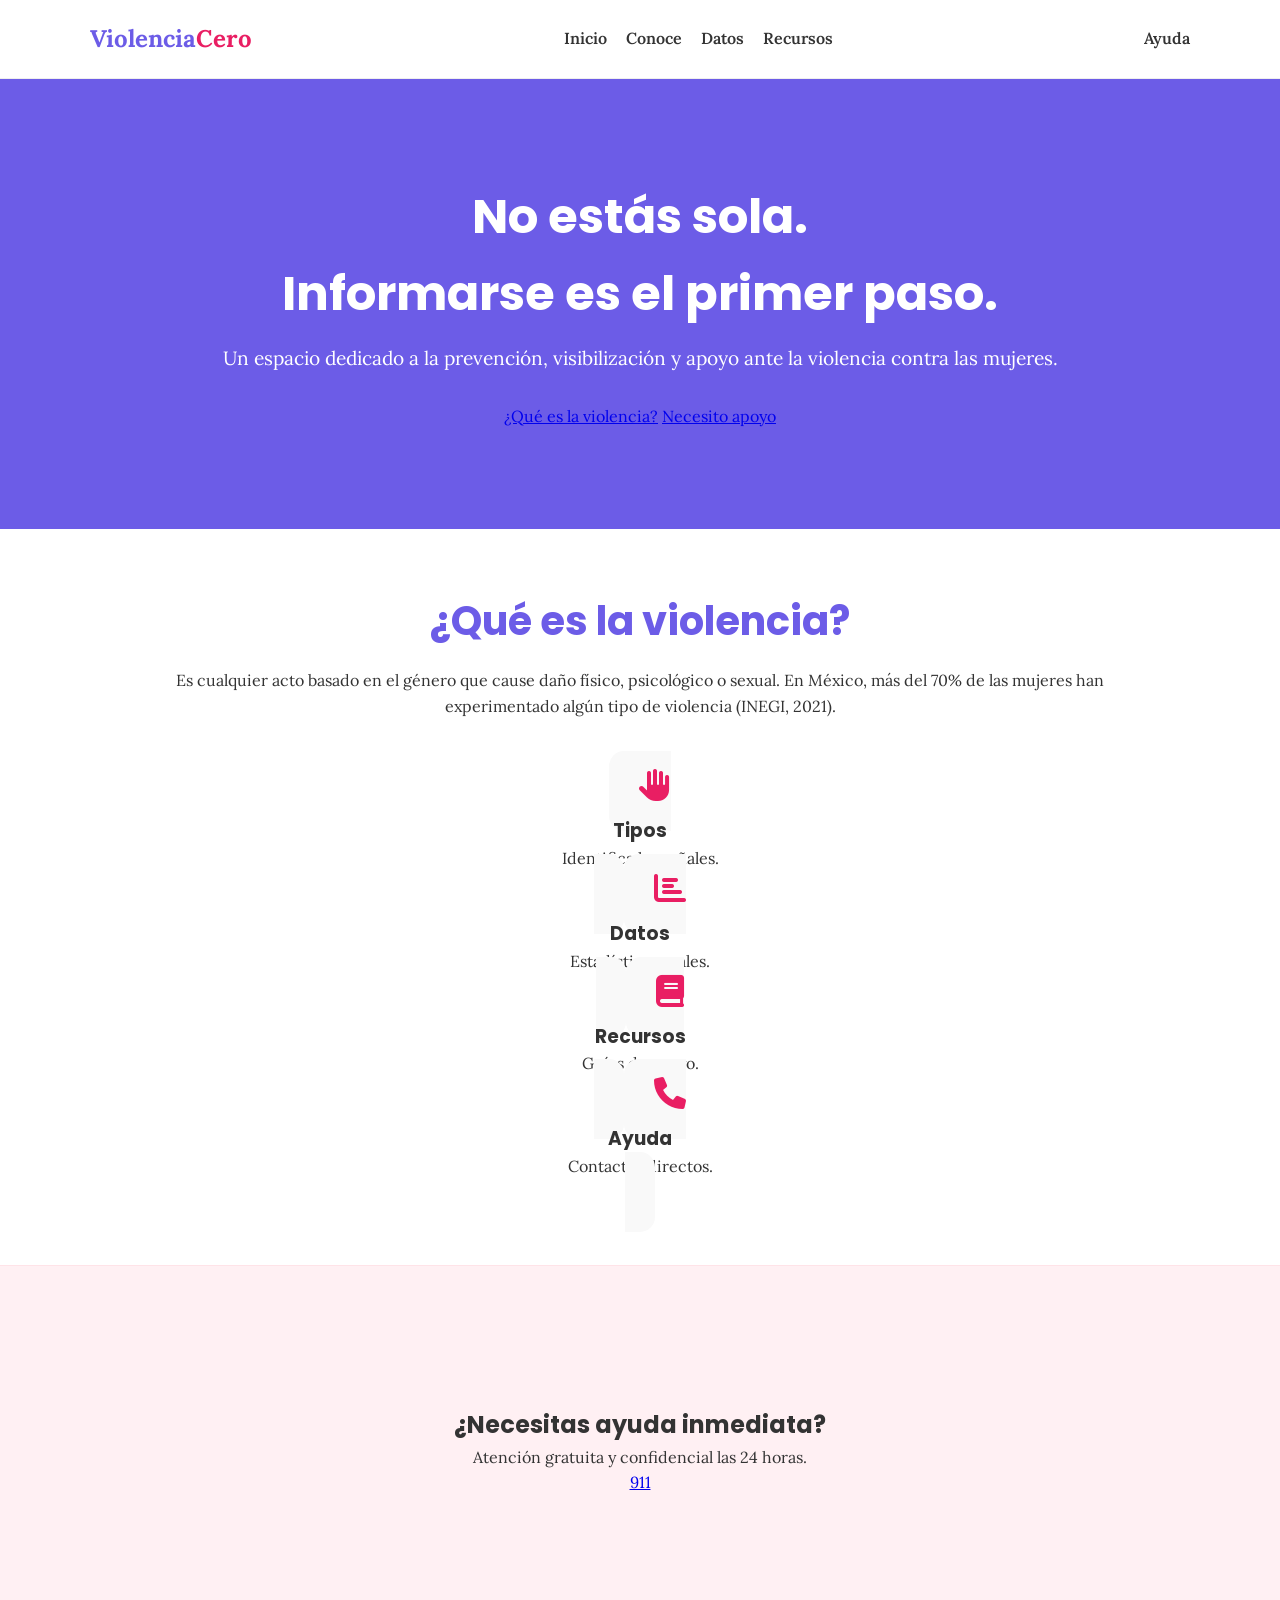
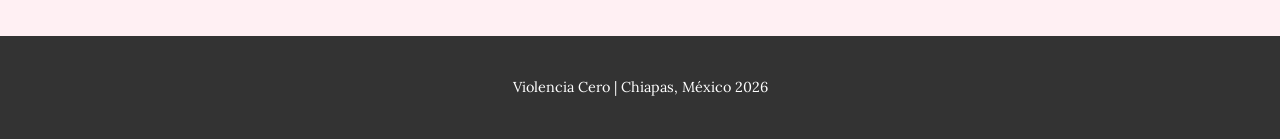
==== index.html @ 2129de8b "Update index.html" ====
<!DOCTYPE html>
<html lang="es">
<head>
    <meta charset="UTF-8">
    <meta name="viewport" content="width=device-width, initial-scale=1.0">
    <title>Violencia Cero | Inicio</title>
    <link href="https://fonts.googleapis.com/css2?family=Poppins:wght@600;700&family=Lora&display=swap" rel="stylesheet">
    <link rel="stylesheet" href="https://cdnjs.cloudflare.com/ajax/libs/font-awesome/6.0.0/css/all.min.css">
    <link rel="stylesheet" href="estilos.css">
</head>
<body>

<header>
    <nav class="nav-container">
        <div class="logo">Violencia<span>Cero</span></div>
        
        <div class="enlaces-centro">
            <a href="index.html">Inicio</a>
            <a href="paginas/tipos.html">Conoce</a>
            <a href="paginas/estadisticas.html">Datos</a>
            <a href="paginas/recursos.html">Recursos</a>
        </div>
        
        <div class="boton-derecha">
            <a href="paginas/ayuda.html" class="btn-nav-ayuda">Ayuda</a>
        </div>
    </nav>
</header>

<section class="hero">
    <div class="hero-content">
        <h1>No estás sola.<br>Informarse es el primer paso.</h1>
        <p>Un espacio dedicado a la prevención, visibilización y apoyo ante la violencia contra las mujeres.</p>
        <div class="hero-btns">
            <a href="#info" class="btn-rosa">¿Qué es la violencia?</a>
            <a href="paginas/ayuda.html" class="btn-blanco">Necesito apoyo</a>
        </div>
    </div>
</section>

<main id="info" class="contenedor-centrado">
    <div class="texto-bloque">
        <h2>¿Qué es la violencia?</h2>
        <p>Es cualquier acto basado en el género que cause daño físico, psicológico o sexual. En México, más del 70% de las mujeres han experimentado algún tipo de violencia (INEGI, 2021).</p>
    </div>

    <div class="cuadricula-opciones">
        <a href="paginas/tipos.html" class="caja">
            <i class="fas fa-hand-paper"></i>
            <h3>Tipos</h3>
            <p>Identifica las señales.</p>
        </a>
        <a href="paginas/estadisticas.html" class="caja">
            <i class="fas fa-chart-bar"></i>
            <h3>Datos</h3>
            <p>Estadísticas reales.</p>
        </a>
        <a href="paginas/recursos.html" class="caja">
            <i class="fas fa-book"></i>
            <h3>Recursos</h3>
            <p>Guías de apoyo.</p>
        </a>
        <a href="paginas/ayuda.html" class="caja">
            <i class="fas fa-phone"></i>
            <h3>Ayuda</h3>
            <p>Contactos directos.</p>
        </a>
    </div>
</main>

<section class="emergencia">
    <div class="contenedor-centrado">
        <h2>¿Necesitas ayuda inmediata?</h2>
        <p>Atención gratuita y confidencial las 24 horas.</p>
        <a href="tel:911" class="boton-911">911</a>
    </div>
</section>

<footer>
    <p>Violencia Cero | Chiapas, México 2026</p>
</footer>

</body>
</html>
---- estilos.css ----
/* RESET BASICO */
* { margin: 0; padding: 0; box-sizing: border-box; }

body {
    font-family: 'Lora', serif;
    color: #333;
    line-height: 1.6;
    background-color: #fff;
}

h1, h2, h3 { font-family: 'Poppins', sans-serif; }

/* NAVEGACION (No fija para que no tape nada) */
header {
    background: #fff;
    padding: 20px;
    border-bottom: 1px solid #eee;
}

.nav-container {
    max-width: 1100px;
    margin: 0 auto;
    display: flex;
    justify-content: space-between;
    align-items: center;
}

.logo { font-size: 1.5rem; font-weight: 700; color: #6c5ce7; }
.logo span { color: #e91e63; }

nav a {
    text-decoration: none;
    color: #333;
    margin-left: 15px;
    font-weight: 600;
}

.btn-nav {
    color: #e91e63;
    border: 2px solid #e91e63;
    padding: 5px 15px;
    border-radius: 20px;
}

/* HERO (El bloque de arriba) */
.hero {
    background: #6c5ce7;
    color: white;
    padding: 100px 20px;
    text-align: center;
}

.hero h1 { font-size: 3rem; margin-bottom: 10px; }
.hero p { font-size: 1.2rem; margin-bottom: 30px; }

.btn-principal {
    background: #e91e63;
    color: white;
    padding: 12px 30px;
    text-decoration: none;
    border-radius: 30px;
    font-weight: 700;
}

/* CONTENEDOR PRINCIPAL */
.contenedor-centrado {
    max-width: 1000px;
    margin: 0 auto;
    padding: 60px 20px;
    text-align: center;
}

.texto-bloque { margin-bottom: 50px; }
.texto-bloque h2 { color: #6c5ce7; font-size: 2.5rem; margin-bottom: 15px; }

/* LA CUADRICULA (Opciones) */
.cuadrícula-opciones {
    display: grid;
    grid-template-columns: repeat(auto-fit, minmax(200px, 1fr));
    gap: 20px;
}

.caja {
    background: #f9f9f9;
    padding: 30px;
    text-decoration: none;
    color: #333;
    border-radius: 15px;
    transition: 0.3s;
}

.caja:hover { background: #6c5ce7; color: white; transform: translateY(-5px); }
.caja i { font-size: 2rem; color: #e91e63; margin-bottom: 15px; }
.caja:hover i { color: white; }

/* SECCION EMERGENCIA */
.emergencia {
    background: #fff0f3;
    padding: 80px 20px;
    text-align: center;
    border-top: 1px solid #ffe3e8;
}

.boton-emergencia {
    display: inline-block;
    margin-top: 20px;
    font-size: 2.5rem;
    color: white;
    background: #e91e63;
    padding: 15px 50px;
    border-radius: 50px;
    text-decoration: none;
    font-weight: 800;
}

footer { padding: 40px; text-align: center; background: #333; color: white; font-size: 0.9rem; }
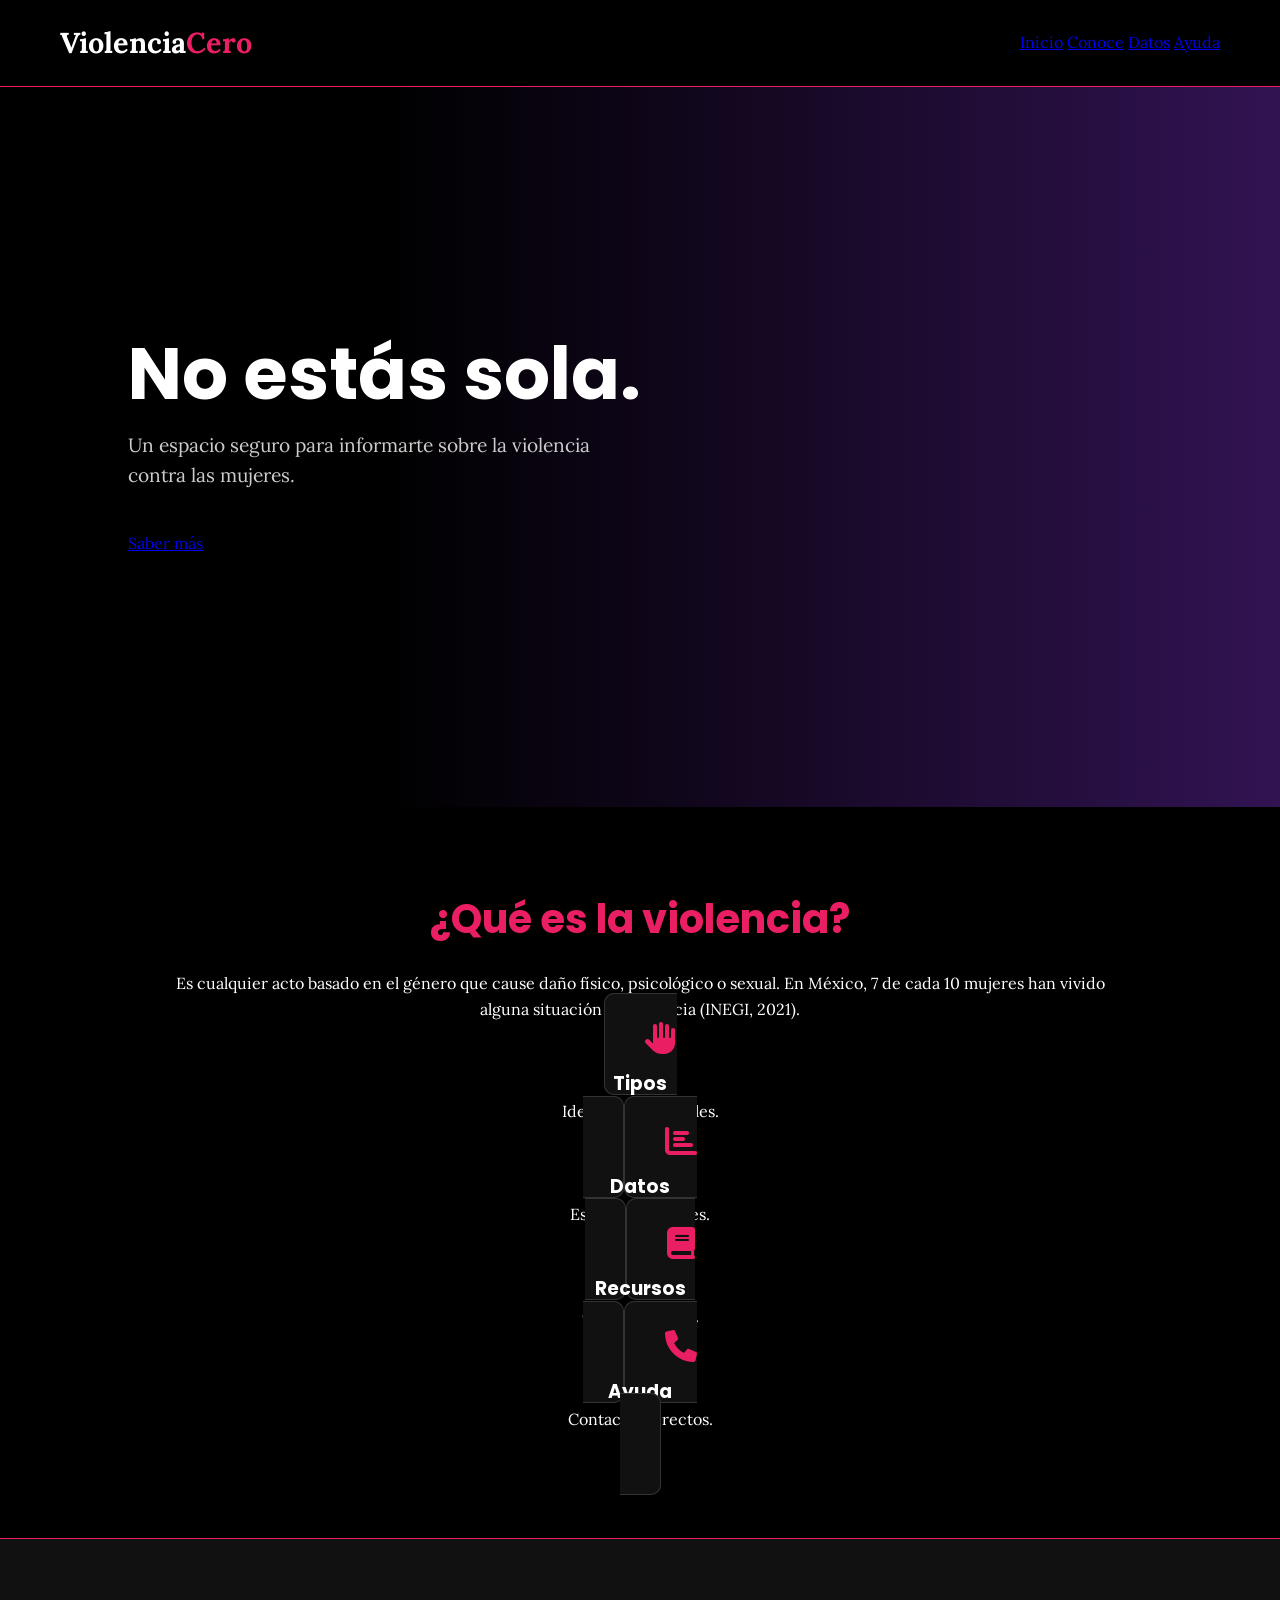
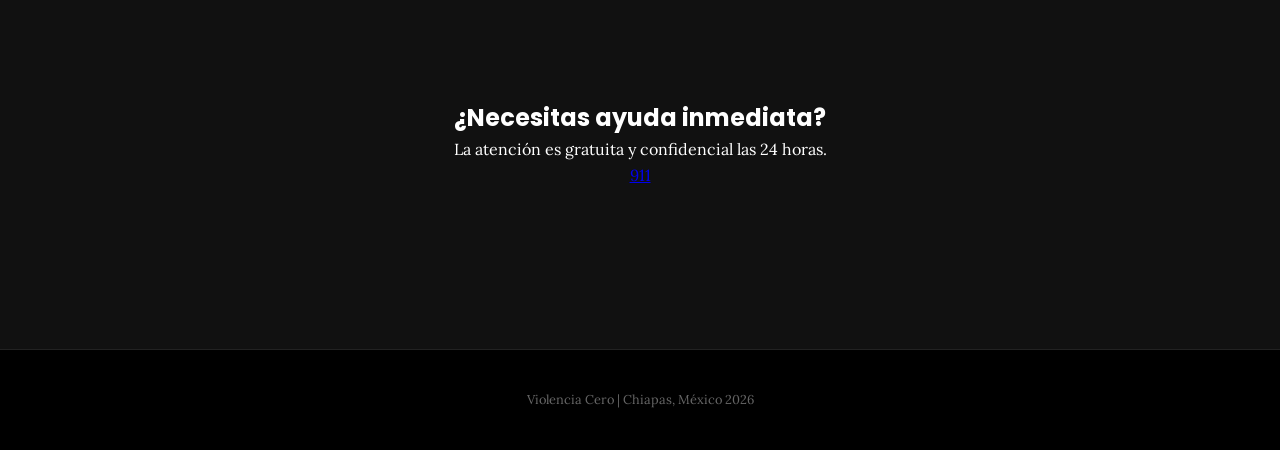
==== commit 932d6d1c: "Update index.html" ====
--- a/index.html
+++ b/index.html
@@ -11,40 +11,32 @@
 <body>
 
 <header>
-    <nav class="nav-container">
+    <div class="nav-container">
         <div class="logo">Violencia<span>Cero</span></div>
-        
-        <div class="enlaces-centro">
+        <nav>
             <a href="index.html">Inicio</a>
             <a href="paginas/tipos.html">Conoce</a>
             <a href="paginas/estadisticas.html">Datos</a>
-            <a href="paginas/recursos.html">Recursos</a>
-        </div>
-        
-        <div class="boton-derecha">
-            <a href="paginas/ayuda.html" class="btn-nav-ayuda">Ayuda</a>
-        </div>
-    </nav>
+            <a href="paginas/ayuda.html" class="btn-nav">Ayuda</a>
+        </nav>
+    </div>
 </header>
 
 <section class="hero">
     <div class="hero-content">
-        <h1>No estás sola.<br>Informarse es el primer paso.</h1>
-        <p>Un espacio dedicado a la prevención, visibilización y apoyo ante la violencia contra las mujeres.</p>
-        <div class="hero-btns">
-            <a href="#info" class="btn-rosa">¿Qué es la violencia?</a>
-            <a href="paginas/ayuda.html" class="btn-blanco">Necesito apoyo</a>
-        </div>
+        <h1>No estás sola.</h1>
+        <p>Un espacio seguro para informarte sobre la violencia contra las mujeres.</p>
+        <a href="#info" class="btn-principal">Saber más</a>
     </div>
 </section>
 
 <main id="info" class="contenedor-centrado">
     <div class="texto-bloque">
         <h2>¿Qué es la violencia?</h2>
-        <p>Es cualquier acto basado en el género que cause daño físico, psicológico o sexual. En México, más del 70% de las mujeres han experimentado algún tipo de violencia (INEGI, 2021).</p>
+        <p>Es cualquier acto basado en el género que cause daño físico, psicológico o sexual. En México, 7 de cada 10 mujeres han vivido alguna situación de violencia (INEGI, 2021).</p>
     </div>
 
-    <div class="cuadricula-opciones">
+    <div class="cuadrícula-opciones">
         <a href="paginas/tipos.html" class="caja">
             <i class="fas fa-hand-paper"></i>
             <h3>Tipos</h3>
@@ -71,8 +63,8 @@
 <section class="emergencia">
     <div class="contenedor-centrado">
         <h2>¿Necesitas ayuda inmediata?</h2>
-        <p>Atención gratuita y confidencial las 24 horas.</p>
-        <a href="tel:911" class="boton-911">911</a>
+        <p>La atención es gratuita y confidencial las 24 horas.</p>
+        <a href="tel:911" class="boton-emergencia">911</a>
     </div>
 </section>
 
--- a/estilos.css
+++ b/estilos.css
@@ -1,116 +1,147 @@
-/* RESET BASICO */
+/* CONFIGURACIÓN BÁSICA */
 * { margin: 0; padding: 0; box-sizing: border-box; }
 
 body {
     font-family: 'Lora', serif;
-    color: #333;
+    background-color: #000; /* Fondo negro como tu imagen */
+    color: #fff;
     line-height: 1.6;
-    background-color: #fff;
 }
 
 h1, h2, h3 { font-family: 'Poppins', sans-serif; }
 
-/* NAVEGACION (No fija para que no tape nada) */
+/* HEADER Y NAVEGACIÓN CENTRADA */
 header {
-    background: #fff;
-    padding: 20px;
-    border-bottom: 1px solid #eee;
+    background: #000;
+    padding: 20px 0;
+    border-bottom: 1px solid #e91e63;
 }
 
 .nav-container {
-    max-width: 1100px;
+    max-width: 1200px;
     margin: 0 auto;
     display: flex;
-    justify-content: space-between;
+    justify-content: space-between; /* Logo izq, Botón der */
     align-items: center;
+    padding: 0 20px;
 }
 
-.logo { font-size: 1.5rem; font-weight: 700; color: #6c5ce7; }
+.logo { font-size: 1.8rem; font-weight: 700; color: #fff; }
 .logo span { color: #e91e63; }
 
-nav a {
-    text-decoration: none;
-    color: #333;
-    margin-left: 15px;
-    font-weight: 600;
+/* CENTRAR ENLACES */
+.enlaces-centro {
+    display: flex;
+    gap: 30px;
+    flex-grow: 1; /* Esto hace que ocupe el espacio para poder centrarlo */
+    justify-content: center;
 }
 
-.btn-nav {
+.enlaces-centro a {
+    text-decoration: none;
+    color: #fff;
+    font-weight: 600;
+    font-size: 0.9rem;
+    font-family: 'Poppins', sans-serif;
+}
+
+.enlaces-centro a:hover { color: #e91e63; }
+
+/* BOTÓN AYUDA */
+.btn-nav-ayuda {
+    text-decoration: none;
     color: #e91e63;
     border: 2px solid #e91e63;
-    padding: 5px 15px;
-    border-radius: 20px;
+    padding: 8px 25px;
+    border-radius: 5px;
+    font-weight: 700;
+    font-family: 'Poppins', sans-serif;
 }
 
-/* HERO (El bloque de arriba) */
+.btn-nav-ayuda:hover { background: #e91e63; color: #fff; }
+
+/* HERO SECTION (Como tu imagen) */
 .hero {
-    background: #6c5ce7;
-    color: white;
-    padding: 100px 20px;
+    height: 80vh;
+    background: linear-gradient(to right, #000 30%, #311352); /* Degradado oscuro a morado */
+    display: flex;
+    align-items: center;
+    padding: 0 10%;
+}
+
+.hero-content { max-width: 800px; }
+
+.hero h1 { font-size: 4.5rem; line-height: 1; margin-bottom: 20px; }
+
+.hero p { font-size: 1.2rem; margin-bottom: 40px; color: #ccc; max-width: 500px; }
+
+.hero-btns { display: flex; gap: 20px; }
+
+.btn-rosa {
+    background: #e91e63;
+    color: #fff;
+    padding: 15px 30px;
+    text-decoration: none;
+    font-weight: 700;
+}
+
+.btn-blanco {
+    background: #fff;
+    color: #000;
+    padding: 15px 30px;
+    text-decoration: none;
+    font-weight: 700;
+}
+
+/* CONTENEDOR DE INFORMACIÓN */
+.contenedor-centrado {
+    max-width: 1000px;
+    margin: 0 auto;
+    padding: 80px 20px;
     text-align: center;
 }
 
-.hero h1 { font-size: 3rem; margin-bottom: 10px; }
-.hero p { font-size: 1.2rem; margin-bottom: 30px; }
+.texto-bloque h2 { font-size: 2.5rem; color: #e91e63; margin-bottom: 20px; }
 
-.btn-principal {
-    background: #e91e63;
-    color: white;
-    padding: 12px 30px;
-    text-decoration: none;
-    border-radius: 30px;
-    font-weight: 700;
-}
-
-/* CONTENEDOR PRINCIPAL */
-.contenedor-centrado {
-    max-width: 1000px;
-    margin: 0 auto;
-    padding: 60px 20px;
-    text-align: center;
-}
-
-.texto-bloque { margin-bottom: 50px; }
-.texto-bloque h2 { color: #6c5ce7; font-size: 2.5rem; margin-bottom: 15px; }
-
-/* LA CUADRICULA (Opciones) */
-.cuadrícula-opciones {
+.cuadricula-opciones {
     display: grid;
     grid-template-columns: repeat(auto-fit, minmax(200px, 1fr));
     gap: 20px;
+    margin-top: 50px;
 }
 
 .caja {
-    background: #f9f9f9;
-    padding: 30px;
+    background: #111;
+    padding: 40px;
+    border-radius: 10px;
     text-decoration: none;
-    color: #333;
-    border-radius: 15px;
+    color: #fff;
     transition: 0.3s;
+    border: 1px solid #333;
 }
 
-.caja:hover { background: #6c5ce7; color: white; transform: translateY(-5px); }
+.caja:hover { border-color: #e91e63; transform: translateY(-5px); }
+
 .caja i { font-size: 2rem; color: #e91e63; margin-bottom: 15px; }
-.caja:hover i { color: white; }
 
-/* SECCION EMERGENCIA */
+/* EMERGENCIA */
 .emergencia {
-    background: #fff0f3;
+    background: #111;
     padding: 80px 20px;
     text-align: center;
-    border-top: 1px solid #ffe3e8;
+    border-top: 1px solid #e91e63;
 }
 
-.boton-emergencia {
+.boton-911 {
     display: inline-block;
+    background: #e91e63;
+    color: #fff;
+    padding: 15px 60px;
+    border-radius: 50px;
+    font-size: 2rem;
+    font-weight: 800;
+    text-decoration: none;
     margin-top: 20px;
-    font-size: 2.5rem;
-    color: white;
-    background: #e91e63;
-    padding: 15px 50px;
-    border-radius: 50px;
-    text-decoration: none;
-    font-weight: 800;
 }
 
-footer { padding: 40px; text-align: center; background: #333; color: white; font-size: 0.9rem; }
+footer { padding: 40px; text-align: center; border-top: 1px solid #222; color: #666; font-size: 0.8rem; }
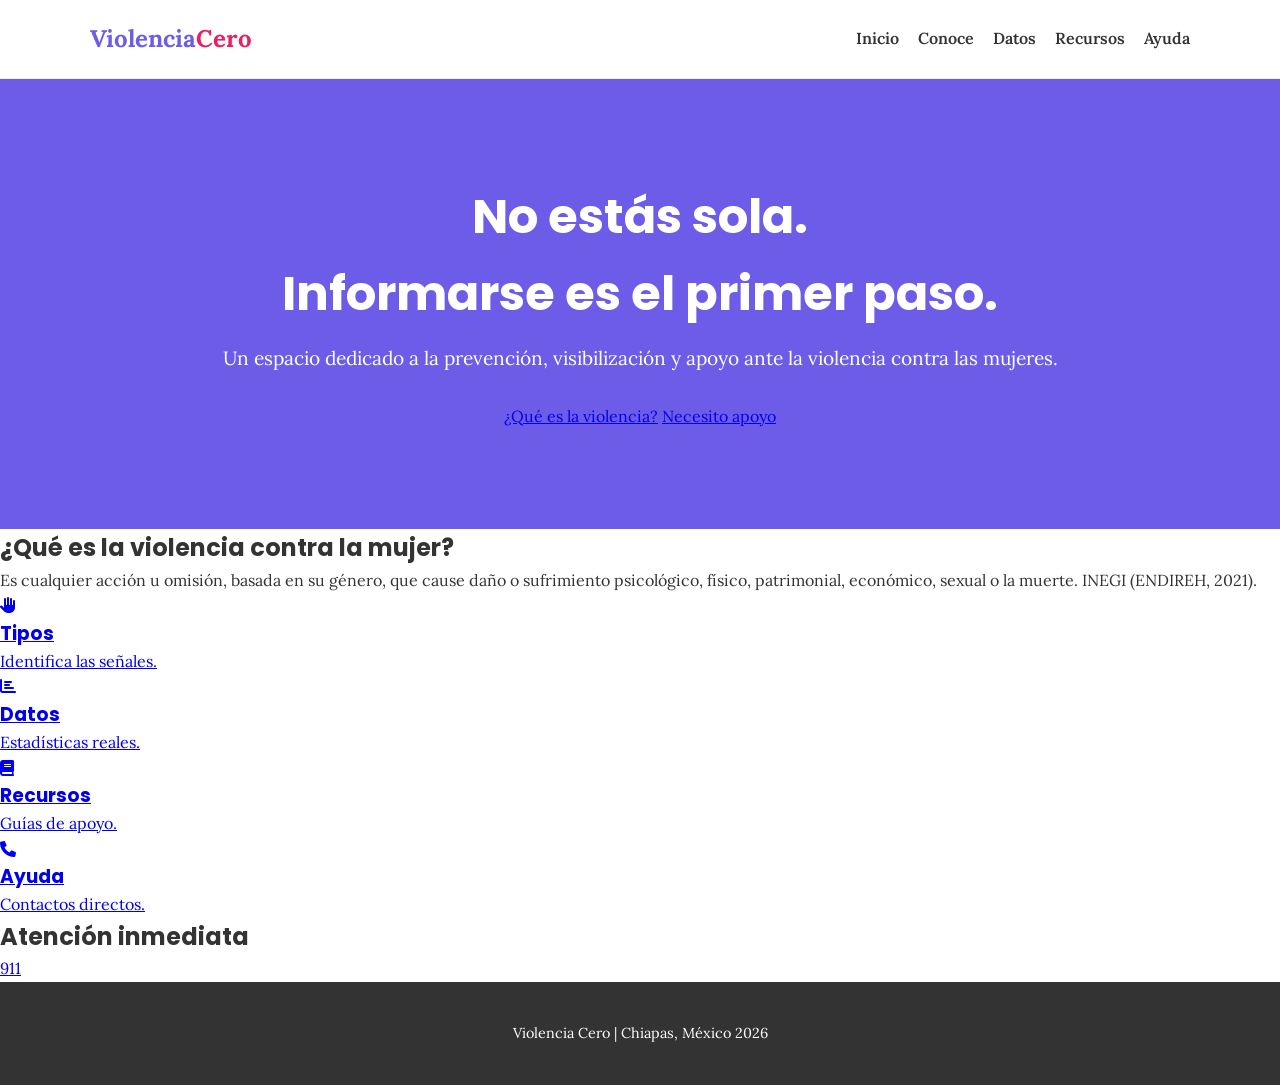
==== commit dbf0376e: "Update index.html" ====
--- a/index.html
+++ b/index.html
@@ -4,7 +4,7 @@
     <meta charset="UTF-8">
     <meta name="viewport" content="width=device-width, initial-scale=1.0">
     <title>Violencia Cero | Inicio</title>
-    <link href="https://fonts.googleapis.com/css2?family=Poppins:wght@600;700&family=Lora&display=swap" rel="stylesheet">
+    <link href="https://fonts.googleapis.com/css2?family=Poppins:wght@400;600;700&family=Lora:ital@0;1&display=swap" rel="stylesheet">
     <link rel="stylesheet" href="https://cdnjs.cloudflare.com/ajax/libs/font-awesome/6.0.0/css/all.min.css">
     <link rel="stylesheet" href="estilos.css">
 </head>
@@ -14,57 +14,60 @@
     <div class="nav-container">
         <div class="logo">Violencia<span>Cero</span></div>
         <nav>
-            <a href="index.html">Inicio</a>
+            <a href="index.html" class="active">Inicio</a>
             <a href="paginas/tipos.html">Conoce</a>
             <a href="paginas/estadisticas.html">Datos</a>
-            <a href="paginas/ayuda.html" class="btn-nav">Ayuda</a>
+            <a href="paginas/recursos.html">Recursos</a>
+            <a href="paginas/ayuda.html" class="btn-ayuda-nav">Ayuda</a>
         </nav>
     </div>
 </header>
 
 <section class="hero">
     <div class="hero-content">
-        <h1>No estás sola.</h1>
-        <p>Un espacio seguro para informarte sobre la violencia contra las mujeres.</p>
-        <a href="#info" class="btn-principal">Saber más</a>
+        <h1>No estás sola.<br>Informarse es el primer paso.</h1>
+        <p>Un espacio dedicado a la prevención, visibilización y apoyo ante la violencia contra las mujeres.</p>
+        <div class="hero-btns">
+            <a href="#que-es" class="btn-main">¿Qué es la violencia?</a>
+            <a href="paginas/ayuda.html" class="btn-sec">Necesito apoyo</a>
+        </div>
     </div>
 </section>
 
-<main id="info" class="contenedor-centrado">
-    <div class="texto-bloque">
-        <h2>¿Qué es la violencia?</h2>
-        <p>Es cualquier acto basado en el género que cause daño físico, psicológico o sexual. En México, 7 de cada 10 mujeres han vivido alguna situación de violencia (INEGI, 2021).</p>
-    </div>
+<section id="que-es" class="container text-center">
+    <h2>¿Qué es la violencia contra la mujer?</h2>
+    <p class="texto-largo">Es cualquier acción u omisión, basada en su género, que cause daño o sufrimiento psicológico, físico, patrimonial, económico, sexual o la muerte. INEGI (ENDIREH, 2021).</p>
+</section>
 
-    <div class="cuadrícula-opciones">
-        <a href="paginas/tipos.html" class="caja">
+<section class="container">
+    <div class="tarjetas-grid">
+        <a href="paginas/tipos.html" class="tarjeta">
             <i class="fas fa-hand-paper"></i>
             <h3>Tipos</h3>
             <p>Identifica las señales.</p>
         </a>
-        <a href="paginas/estadisticas.html" class="caja">
+        <a href="paginas/estadisticas.html" class="tarjeta">
             <i class="fas fa-chart-bar"></i>
             <h3>Datos</h3>
             <p>Estadísticas reales.</p>
         </a>
-        <a href="paginas/recursos.html" class="caja">
+        <a href="paginas/recursos.html" class="tarjeta">
             <i class="fas fa-book"></i>
             <h3>Recursos</h3>
             <p>Guías de apoyo.</p>
         </a>
-        <a href="paginas/ayuda.html" class="caja">
+        <a href="paginas/ayuda.html" class="tarjeta">
             <i class="fas fa-phone"></i>
             <h3>Ayuda</h3>
             <p>Contactos directos.</p>
         </a>
     </div>
-</main>
+</section>
 
-<section class="emergencia">
-    <div class="contenedor-centrado">
-        <h2>¿Necesitas ayuda inmediata?</h2>
-        <p>La atención es gratuita y confidencial las 24 horas.</p>
-        <a href="tel:911" class="boton-emergencia">911</a>
+<section class="emergencia-banner">
+    <div class="container text-center">
+        <h2>Atención inmediata</h2>
+        <a href="tel:911" class="btn-911">911</a>
     </div>
 </section>
 
--- a/estilos.css
+++ b/estilos.css
@@ -1,147 +1,116 @@
-/* CONFIGURACIÓN BÁSICA */
+/* RESET BASICO */
 * { margin: 0; padding: 0; box-sizing: border-box; }
 
 body {
     font-family: 'Lora', serif;
-    background-color: #000; /* Fondo negro como tu imagen */
-    color: #fff;
+    color: #333;
     line-height: 1.6;
+    background-color: #fff;
 }
 
 h1, h2, h3 { font-family: 'Poppins', sans-serif; }
 
-/* HEADER Y NAVEGACIÓN CENTRADA */
+/* NAVEGACION (No fija para que no tape nada) */
 header {
-    background: #000;
-    padding: 20px 0;
-    border-bottom: 1px solid #e91e63;
+    background: #fff;
+    padding: 20px;
+    border-bottom: 1px solid #eee;
 }
 
 .nav-container {
-    max-width: 1200px;
+    max-width: 1100px;
     margin: 0 auto;
     display: flex;
-    justify-content: space-between; /* Logo izq, Botón der */
+    justify-content: space-between;
     align-items: center;
-    padding: 0 20px;
 }
 
-.logo { font-size: 1.8rem; font-weight: 700; color: #fff; }
+.logo { font-size: 1.5rem; font-weight: 700; color: #6c5ce7; }
 .logo span { color: #e91e63; }
 
-/* CENTRAR ENLACES */
-.enlaces-centro {
-    display: flex;
-    gap: 30px;
-    flex-grow: 1; /* Esto hace que ocupe el espacio para poder centrarlo */
-    justify-content: center;
+nav a {
+    text-decoration: none;
+    color: #333;
+    margin-left: 15px;
+    font-weight: 600;
 }
 
-.enlaces-centro a {
-    text-decoration: none;
-    color: #fff;
-    font-weight: 600;
-    font-size: 0.9rem;
-    font-family: 'Poppins', sans-serif;
+.btn-nav {
+    color: #e91e63;
+    border: 2px solid #e91e63;
+    padding: 5px 15px;
+    border-radius: 20px;
 }
 
-.enlaces-centro a:hover { color: #e91e63; }
-
-/* BOTÓN AYUDA */
-.btn-nav-ayuda {
-    text-decoration: none;
-    color: #e91e63;
-    border: 2px solid #e91e63;
-    padding: 8px 25px;
-    border-radius: 5px;
-    font-weight: 700;
-    font-family: 'Poppins', sans-serif;
+/* HERO (El bloque de arriba) */
+.hero {
+    background: #6c5ce7;
+    color: white;
+    padding: 100px 20px;
+    text-align: center;
 }
 
-.btn-nav-ayuda:hover { background: #e91e63; color: #fff; }
+.hero h1 { font-size: 3rem; margin-bottom: 10px; }
+.hero p { font-size: 1.2rem; margin-bottom: 30px; }
 
-/* HERO SECTION (Como tu imagen) */
-.hero {
-    height: 80vh;
-    background: linear-gradient(to right, #000 30%, #311352); /* Degradado oscuro a morado */
-    display: flex;
-    align-items: center;
-    padding: 0 10%;
-}
-
-.hero-content { max-width: 800px; }
-
-.hero h1 { font-size: 4.5rem; line-height: 1; margin-bottom: 20px; }
-
-.hero p { font-size: 1.2rem; margin-bottom: 40px; color: #ccc; max-width: 500px; }
-
-.hero-btns { display: flex; gap: 20px; }
-
-.btn-rosa {
+.btn-principal {
     background: #e91e63;
-    color: #fff;
-    padding: 15px 30px;
+    color: white;
+    padding: 12px 30px;
     text-decoration: none;
+    border-radius: 30px;
     font-weight: 700;
 }
 
-.btn-blanco {
-    background: #fff;
-    color: #000;
-    padding: 15px 30px;
-    text-decoration: none;
-    font-weight: 700;
-}
-
-/* CONTENEDOR DE INFORMACIÓN */
+/* CONTENEDOR PRINCIPAL */
 .contenedor-centrado {
     max-width: 1000px;
     margin: 0 auto;
-    padding: 80px 20px;
+    padding: 60px 20px;
     text-align: center;
 }
 
-.texto-bloque h2 { font-size: 2.5rem; color: #e91e63; margin-bottom: 20px; }
+.texto-bloque { margin-bottom: 50px; }
+.texto-bloque h2 { color: #6c5ce7; font-size: 2.5rem; margin-bottom: 15px; }
 
-.cuadricula-opciones {
+/* LA CUADRICULA (Opciones) */
+.cuadrícula-opciones {
     display: grid;
     grid-template-columns: repeat(auto-fit, minmax(200px, 1fr));
     gap: 20px;
-    margin-top: 50px;
 }
 
 .caja {
-    background: #111;
-    padding: 40px;
-    border-radius: 10px;
+    background: #f9f9f9;
+    padding: 30px;
     text-decoration: none;
-    color: #fff;
+    color: #333;
+    border-radius: 15px;
     transition: 0.3s;
-    border: 1px solid #333;
 }
 
-.caja:hover { border-color: #e91e63; transform: translateY(-5px); }
+.caja:hover { background: #6c5ce7; color: white; transform: translateY(-5px); }
+.caja i { font-size: 2rem; color: #e91e63; margin-bottom: 15px; }
+.caja:hover i { color: white; }
 
-.caja i { font-size: 2rem; color: #e91e63; margin-bottom: 15px; }
-
-/* EMERGENCIA */
+/* SECCION EMERGENCIA */
 .emergencia {
-    background: #111;
+    background: #fff0f3;
     padding: 80px 20px;
     text-align: center;
-    border-top: 1px solid #e91e63;
+    border-top: 1px solid #ffe3e8;
 }
 
-.boton-911 {
+.boton-emergencia {
     display: inline-block;
+    margin-top: 20px;
+    font-size: 2.5rem;
+    color: white;
     background: #e91e63;
-    color: #fff;
-    padding: 15px 60px;
+    padding: 15px 50px;
     border-radius: 50px;
-    font-size: 2rem;
+    text-decoration: none;
     font-weight: 800;
-    text-decoration: none;
-    margin-top: 20px;
 }
 
-footer { padding: 40px; text-align: center; border-top: 1px solid #222; color: #666; font-size: 0.8rem; }
+footer { padding: 40px; text-align: center; background: #333; color: white; font-size: 0.9rem; }
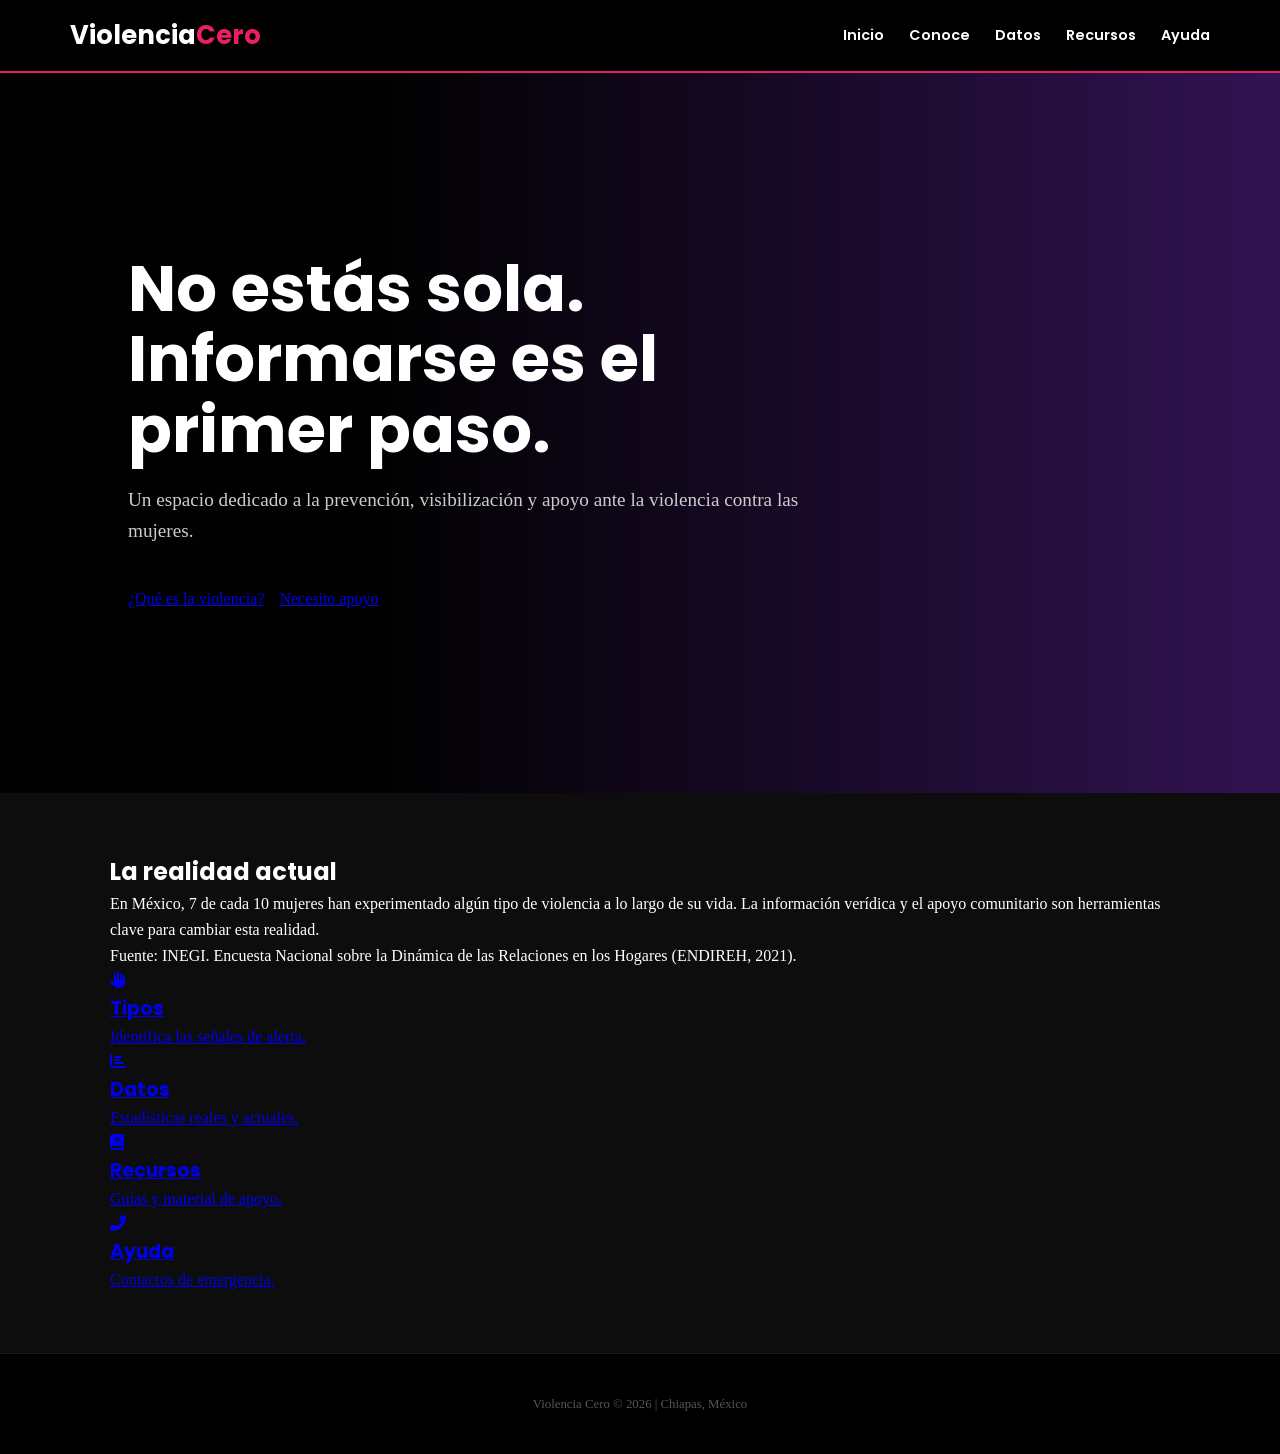
==== commit 7947df3f: "Update index.html" ====
--- a/index.html
+++ b/index.html
@@ -3,8 +3,8 @@
 <head>
     <meta charset="UTF-8">
     <meta name="viewport" content="width=device-width, initial-scale=1.0">
-    <title>Violencia Cero | Inicio</title>
-    <link href="https://fonts.googleapis.com/css2?family=Poppins:wght@400;600;700&family=Lora:ital@0;1&display=swap" rel="stylesheet">
+    <title>Violencia Cero</title>
+    <link href="https://fonts.googleapis.com/css2?family=Poppins:wght@700&family=Inter:wght@400;600&display=swap" rel="stylesheet">
     <link rel="stylesheet" href="https://cdnjs.cloudflare.com/ajax/libs/font-awesome/6.0.0/css/all.min.css">
     <link rel="stylesheet" href="estilos.css">
 </head>
@@ -16,9 +16,9 @@
         <nav>
             <a href="index.html" class="active">Inicio</a>
             <a href="paginas/tipos.html">Conoce</a>
-            <a href="paginas/estadisticas.html">Datos</a>
+            <a href="paginas/datos.html">Datos</a>
             <a href="paginas/recursos.html">Recursos</a>
-            <a href="paginas/ayuda.html" class="btn-ayuda-nav">Ayuda</a>
+            <a href="paginas/ayuda.html" class="btn-ayuda">Ayuda</a>
         </nav>
     </div>
 </header>
@@ -28,51 +28,45 @@
         <h1>No estás sola.<br>Informarse es el primer paso.</h1>
         <p>Un espacio dedicado a la prevención, visibilización y apoyo ante la violencia contra las mujeres.</p>
         <div class="hero-btns">
-            <a href="#que-es" class="btn-main">¿Qué es la violencia?</a>
-            <a href="paginas/ayuda.html" class="btn-sec">Necesito apoyo</a>
+            <a href="#info" class="btn-rosa">¿Qué es la violencia?</a>
+            <a href="paginas/ayuda.html" class="btn-blanco">Necesito apoyo</a>
         </div>
     </div>
 </section>
 
-<section id="que-es" class="container text-center">
-    <h2>¿Qué es la violencia contra la mujer?</h2>
-    <p class="texto-largo">Es cualquier acción u omisión, basada en su género, que cause daño o sufrimiento psicológico, físico, patrimonial, económico, sexual o la muerte. INEGI (ENDIREH, 2021).</p>
-</section>
+<main id="info" class="container">
+    <div class="seccion-texto">
+        <h2>La realidad actual</h2>
+        <p>En México, 7 de cada 10 mujeres han experimentado algún tipo de violencia a lo largo de su vida. La información verídica y el apoyo comunitario son herramientas clave para cambiar esta realidad.</p>
+        <p class="fuente-apa">Fuente: INEGI. Encuesta Nacional sobre la Dinámica de las Relaciones en los Hogares (ENDIREH, 2021).</p>
+    </div>
 
-<section class="container">
-    <div class="tarjetas-grid">
-        <a href="paginas/tipos.html" class="tarjeta">
+    <div class="grid-opciones">
+        <a href="paginas/tipos.html" class="tarjeta-opcion">
             <i class="fas fa-hand-paper"></i>
             <h3>Tipos</h3>
-            <p>Identifica las señales.</p>
+            <p>Identifica las señales de alerta.</p>
         </a>
-        <a href="paginas/estadisticas.html" class="tarjeta">
+        <a href="paginas/datos.html" class="tarjeta-opcion">
             <i class="fas fa-chart-bar"></i>
             <h3>Datos</h3>
-            <p>Estadísticas reales.</p>
+            <p>Estadísticas reales y actuales.</p>
         </a>
-        <a href="paginas/recursos.html" class="tarjeta">
+        <a href="paginas/recursos.html" class="tarjeta-opcion">
             <i class="fas fa-book"></i>
             <h3>Recursos</h3>
-            <p>Guías de apoyo.</p>
+            <p>Guías y material de apoyo.</p>
         </a>
-        <a href="paginas/ayuda.html" class="tarjeta">
-            <i class="fas fa-phone"></i>
+        <a href="paginas/ayuda.html" class="tarjeta-opcion">
+            <i class="fas fa-phone-alt"></i>
             <h3>Ayuda</h3>
-            <p>Contactos directos.</p>
+            <p>Contactos de emergencia.</p>
         </a>
     </div>
-</section>
-
-<section class="emergencia-banner">
-    <div class="container text-center">
-        <h2>Atención inmediata</h2>
-        <a href="tel:911" class="btn-911">911</a>
-    </div>
-</section>
+</main>
 
 <footer>
-    <p>Violencia Cero | Chiapas, México 2026</p>
+    <p>Violencia Cero © 2026 | Chiapas, México</p>
 </footer>
 
 </body>
--- a/estilos.css
+++ b/estilos.css
@@ -1,116 +1,111 @@
-/* RESET BASICO */
+/* --- RESET Y CONFIGURACIÓN --- */
 * { margin: 0; padding: 0; box-sizing: border-box; }
 
 body {
     font-family: 'Lora', serif;
-    color: #333;
+    background-color: #0d0d0d; /* Fondo casi negro, muy pro */
+    color: #fff;
     line-height: 1.6;
-    background-color: #fff;
 }
 
-h1, h2, h3 { font-family: 'Poppins', sans-serif; }
+h1, h2, h3, .logo { font-family: 'Poppins', sans-serif; font-weight: 700; }
 
-/* NAVEGACION (No fija para que no tape nada) */
+.container { max-width: 1100px; margin: 0 auto; padding: 60px 20px; }
+.text-center { text-align: center; }
+
+/* --- NAVEGACIÓN (Restaurada y Centrada) --- */
 header {
-    background: #fff;
-    padding: 20px;
-    border-bottom: 1px solid #eee;
+    background: #000;
+    padding: 15px 0;
+    border-bottom: 2px solid #e91e63; /* Línea rosa brillante */
+    position: sticky;
+    top: 0;
+    z-index: 100;
 }
 
 .nav-container {
-    max-width: 1100px;
+    max-width: 1200px;
     margin: 0 auto;
+    padding: 0 30px;
     display: flex;
-    justify-content: space-between;
+    justify-content: space-between; /* Mantiene Logo izq y Ayuda der */
     align-items: center;
 }
 
-.logo { font-size: 1.5rem; font-weight: 700; color: #6c5ce7; }
-.logo span { color: #e91e63; }
+.logo { font-size: 1.6rem; color: #fff; text-decoration: none; }
+.logo span { color: #e91e63; } /* Rosa vibrante */
+
+/* ESTO ES LO QUE CENTRA EL MENÚ */
+nav {
+    display: flex;
+    gap: 25px;
+    justify-content: center; /* Centra los enlaces dentro del nav */
+}
 
 nav a {
     text-decoration: none;
-    color: #333;
-    margin-left: 15px;
+    color: #fff;
     font-weight: 600;
+    font-size: 0.9rem;
+    font-family: 'Poppins', sans-serif;
 }
 
-.btn-nav {
-    color: #e91e63;
+nav a:hover { color: #e91e63; }
+
+.btn-ayuda-nav {
     border: 2px solid #e91e63;
-    padding: 5px 15px;
-    border-radius: 20px;
+    color: #e91e63 !important;
+    padding: 6px 20px;
+    border-radius: 5px;
 }
 
-/* HERO (El bloque de arriba) */
+/* --- HERO SECTION (Recuperada con degradado) --- */
 .hero {
-    background: #6c5ce7;
-    color: white;
-    padding: 100px 20px;
-    text-align: center;
+    height: 80vh;
+    background: linear-gradient(to right, rgba(0,0,0,0.9) 30%, #311352); /* Degradado oscuro a morado */
+    background-size: cover;
+    background-position: center;
+    display: flex;
+    align-items: center;
+    padding: 0 10%;
 }
 
-.hero h1 { font-size: 3rem; margin-bottom: 10px; }
-.hero p { font-size: 1.2rem; margin-bottom: 30px; }
+.hero-content { max-width: 700px; }
+.hero h1 { font-size: 4rem; line-height: 1.1; margin-bottom: 20px; color: #fff; }
+.hero p { font-size: 1.2rem; color: #ccc; margin-bottom: 40px; }
 
-.btn-principal {
-    background: #e91e63;
-    color: white;
-    padding: 12px 30px;
-    text-decoration: none;
-    border-radius: 30px;
-    font-weight: 700;
+.hero-btns { display: flex; gap: 15px; }
+
+.btn-main { background: #e91e63; color: white; padding: 15px 30px; text-decoration: none; border-radius: 5px; font-weight: 700; }
+.btn-sec { background: white; color: black; padding: 15px 30px; text-decoration: none; border-radius: 5px; font-weight: 700; }
+
+/* --- SECCIONES DE CONTENIDO --- */
+#que-es h2 { color: #e91e63; font-size: 2.5rem; margin-bottom: 20px; }
+.texto-largo { max-width: 700px; margin: 0 auto; color: #ccc; }
+
+.tarjetas-grid {
+    display: grid;
+    grid-template-columns: repeat(auto-fit, minmax(220px, 1fr));
+    gap: 25px;
+    margin-top: 50px;
 }
 
-/* CONTENEDOR PRINCIPAL */
-.contenedor-centrado {
-    max-width: 1000px;
-    margin: 0 auto;
-    padding: 60px 20px;
+.tarjeta {
+    background: #1a1a1a;
+    padding: 40px;
+    border-radius: 10px;
+    text-decoration: none;
+    color: white;
     text-align: center;
-}
-
-.texto-bloque { margin-bottom: 50px; }
-.texto-bloque h2 { color: #6c5ce7; font-size: 2.5rem; margin-bottom: 15px; }
-
-/* LA CUADRICULA (Opciones) */
-.cuadrícula-opciones {
-    display: grid;
-    grid-template-columns: repeat(auto-fit, minmax(200px, 1fr));
-    gap: 20px;
-}
-
-.caja {
-    background: #f9f9f9;
-    padding: 30px;
-    text-decoration: none;
-    color: #333;
-    border-radius: 15px;
+    border: 1px solid #333;
     transition: 0.3s;
 }
 
-.caja:hover { background: #6c5ce7; color: white; transform: translateY(-5px); }
-.caja i { font-size: 2rem; color: #e91e63; margin-bottom: 15px; }
-.caja:hover i { color: white; }
+.tarjeta:hover { transform: translateY(-5px); border-color: #e91e63; }
+.tarjeta i { font-size: 2.5rem; color: #e91e63; margin-bottom: 20px; }
 
-/* SECCION EMERGENCIA */
-.emergencia {
-    background: #fff0f3;
-    padding: 80px 20px;
-    text-align: center;
-    border-top: 1px solid #ffe3e8;
-}
+/* --- EMERGENCIA --- */
+.emergencia-banner { background: #000; padding: 80px 20px; border-top: 1px solid #e91e63; }
+.btn-911 { display: inline-block; background: #e91e63; color: white; font-size: 3rem; font-weight: 800; padding: 15px 60px; border-radius: 50px; text-decoration: none; margin-top: 20px; }
 
-.boton-emergencia {
-    display: inline-block;
-    margin-top: 20px;
-    font-size: 2.5rem;
-    color: white;
-    background: #e91e63;
-    padding: 15px 50px;
-    border-radius: 50px;
-    text-decoration: none;
-    font-weight: 800;
-}
-
-footer { padding: 40px; text-align: center; background: #333; color: white; font-size: 0.9rem; }
+footer { padding: 40px; text-align: center; background: #000; color: #555; border-top: 1px solid #1a1a1a; font-size: 0.8rem; }
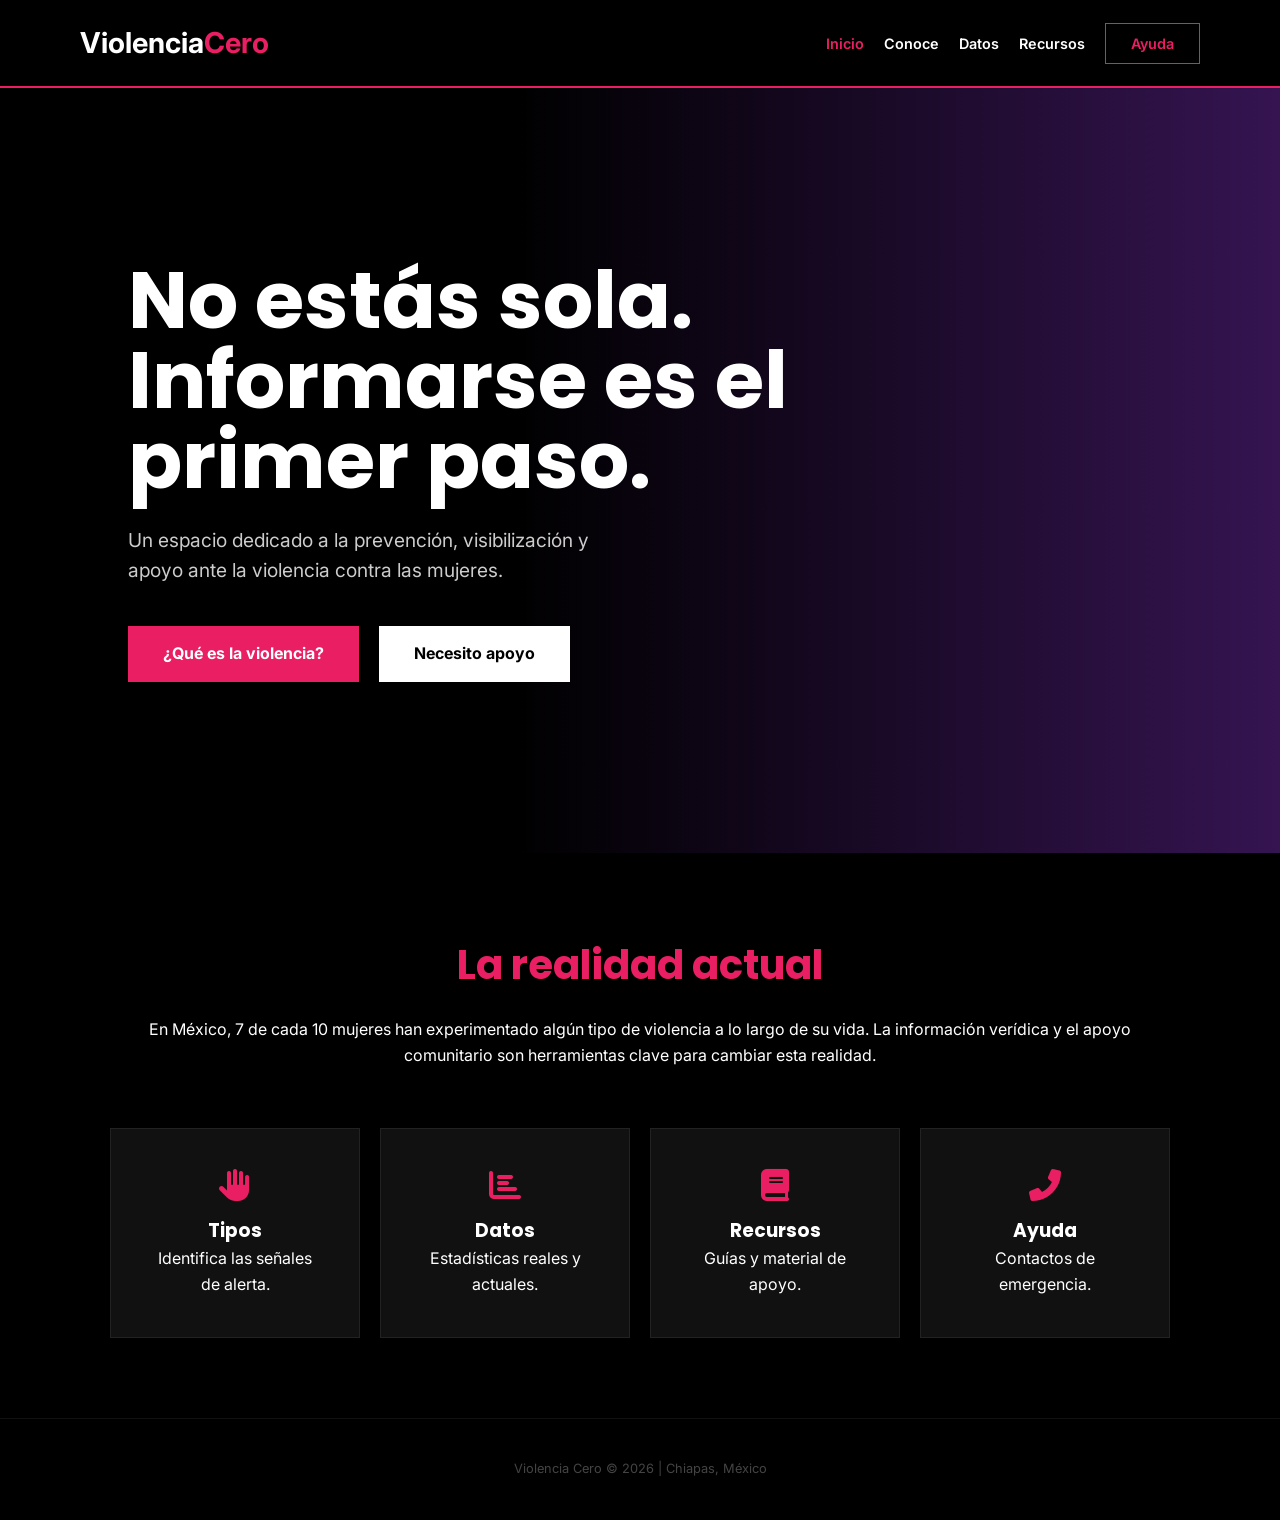
==== commit 9b00540b: "Update index.html" ====
--- a/index.html
+++ b/index.html
@@ -12,7 +12,7 @@
 
 <header>
     <div class="nav-container">
-        <div class="logo">Violencia<span>Cero</span></div>
+        <a href="index.html" class="logo">Violencia<span>Cero</span></a>
         <nav>
             <a href="index.html" class="active">Inicio</a>
             <a href="paginas/tipos.html">Conoce</a>
@@ -38,7 +38,6 @@
     <div class="seccion-texto">
         <h2>La realidad actual</h2>
         <p>En México, 7 de cada 10 mujeres han experimentado algún tipo de violencia a lo largo de su vida. La información verídica y el apoyo comunitario son herramientas clave para cambiar esta realidad.</p>
-        <p class="fuente-apa">Fuente: INEGI. Encuesta Nacional sobre la Dinámica de las Relaciones en los Hogares (ENDIREH, 2021).</p>
     </div>
 
     <div class="grid-opciones">
--- a/estilos.css
+++ b/estilos.css
@@ -1,111 +1,131 @@
-/* --- RESET Y CONFIGURACIÓN --- */
+/* RESET GENERAL - Esto quita espacios raros */
 * { margin: 0; padding: 0; box-sizing: border-box; }
 
 body {
-    font-family: 'Lora', serif;
-    background-color: #0d0d0d; /* Fondo casi negro, muy pro */
+    font-family: 'Inter', sans-serif;
+    background-color: #000; /* Fondo negro profundo */
     color: #fff;
     line-height: 1.6;
 }
 
-h1, h2, h3, .logo { font-family: 'Poppins', sans-serif; font-weight: 700; }
+h1, h2, h3 { font-family: 'Poppins', sans-serif; }
 
-.container { max-width: 1100px; margin: 0 auto; padding: 60px 20px; }
-.text-center { text-align: center; }
-
-/* --- NAVEGACIÓN (Restaurada y Centrada) --- */
+/* NAVEGACIÓN (IDÉNTICA A TU IMAGEN) */
 header {
     background: #000;
-    padding: 15px 0;
-    border-bottom: 2px solid #e91e63; /* Línea rosa brillante */
-    position: sticky;
-    top: 0;
-    z-index: 100;
+    padding: 20px 0;
+    border-bottom: 2px solid #e91e63; /* Línea rosa inferior */
 }
 
 .nav-container {
     max-width: 1200px;
     margin: 0 auto;
-    padding: 0 30px;
     display: flex;
-    justify-content: space-between; /* Mantiene Logo izq y Ayuda der */
+    justify-content: space-between;
     align-items: center;
+    padding: 0 40px;
 }
 
-.logo { font-size: 1.6rem; color: #fff; text-decoration: none; }
-.logo span { color: #e91e63; } /* Rosa vibrante */
+.logo { font-size: 1.8rem; font-weight: 700; color: #fff; text-decoration: none; }
+.logo span { color: #e91e63; } /* El "Cero" en rosa */
 
-/* ESTO ES LO QUE CENTRA EL MENÚ */
-nav {
-    display: flex;
-    gap: 25px;
-    justify-content: center; /* Centra los enlaces dentro del nav */
-}
+nav { display: flex; align-items: center; gap: 20px; }
 
 nav a {
     text-decoration: none;
     color: #fff;
+    font-size: 0.9rem;
     font-weight: 600;
-    font-size: 0.9rem;
-    font-family: 'Poppins', sans-serif;
 }
 
-nav a:hover { color: #e91e63; }
+nav a.active { color: #e91e63; } /* Color rosa para la página actual */
 
-.btn-ayuda-nav {
-    border: 2px solid #e91e63;
-    color: #e91e63 !important;
-    padding: 6px 20px;
-    border-radius: 5px;
+.btn-ayuda {
+    border: 1px solid #e91e63;
+    color: #e91e63;
+    padding: 8px 25px;
+    text-decoration: none;
+    font-weight: 600;
 }
 
-/* --- HERO SECTION (Recuperada con degradado) --- */
+/* HERO SECTION (EL DEGRADADO DE TU IMAGEN) */
 .hero {
-    height: 80vh;
-    background: linear-gradient(to right, rgba(0,0,0,0.9) 30%, #311352); /* Degradado oscuro a morado */
-    background-size: cover;
-    background-position: center;
+    height: 85vh;
+    background: linear-gradient(to right, #000 40%, #351451 100%);
     display: flex;
     align-items: center;
     padding: 0 10%;
 }
 
-.hero-content { max-width: 700px; }
-.hero h1 { font-size: 4rem; line-height: 1.1; margin-bottom: 20px; color: #fff; }
-.hero p { font-size: 1.2rem; color: #ccc; margin-bottom: 40px; }
+.hero-content { max-width: 800px; }
 
-.hero-btns { display: flex; gap: 15px; }
-
-.btn-main { background: #e91e63; color: white; padding: 15px 30px; text-decoration: none; border-radius: 5px; font-weight: 700; }
-.btn-sec { background: white; color: black; padding: 15px 30px; text-decoration: none; border-radius: 5px; font-weight: 700; }
-
-/* --- SECCIONES DE CONTENIDO --- */
-#que-es h2 { color: #e91e63; font-size: 2.5rem; margin-bottom: 20px; }
-.texto-largo { max-width: 700px; margin: 0 auto; color: #ccc; }
-
-.tarjetas-grid {
-    display: grid;
-    grid-template-columns: repeat(auto-fit, minmax(220px, 1fr));
-    gap: 25px;
-    margin-top: 50px;
+.hero h1 {
+    font-size: 5rem; /* Letra grande y potente */
+    line-height: 1;
+    margin-bottom: 25px;
 }
 
-.tarjeta {
-    background: #1a1a1a;
+.hero p {
+    font-size: 1.2rem;
+    color: #ccc;
+    max-width: 500px;
+    margin-bottom: 40px;
+}
+
+/* BOTONES RECTANGULARES */
+.hero-btns { display: flex; gap: 20px; }
+
+.btn-rosa {
+    background: #e91e63;
+    color: #fff;
+    padding: 15px 35px;
+    text-decoration: none;
+    font-weight: 700;
+    font-size: 1rem;
+}
+
+.btn-blanco {
+    background: #fff;
+    color: #000;
+    padding: 15px 35px;
+    text-decoration: none;
+    font-weight: 700;
+    font-size: 1rem;
+}
+
+/* SECCIÓN DE INFORMACIÓN (BAJO EL HERO) */
+.container {
+    max-width: 1100px;
+    margin: 0 auto;
+    padding: 80px 20px;
+}
+
+.seccion-texto { text-align: center; margin-bottom: 60px; }
+.seccion-texto h2 { font-size: 2.5rem; color: #e91e63; margin-bottom: 20px; }
+
+.grid-opciones {
+    display: grid;
+    grid-template-columns: repeat(auto-fit, minmax(200px, 1fr));
+    gap: 20px;
+}
+
+.tarjeta-opcion {
+    background: #111;
     padding: 40px;
-    border-radius: 10px;
+    text-align: center;
     text-decoration: none;
-    color: white;
-    text-align: center;
-    border: 1px solid #333;
+    color: #fff;
+    border: 1px solid #222;
     transition: 0.3s;
 }
 
-.tarjeta:hover { transform: translateY(-5px); border-color: #e91e63; }
-.tarjeta i { font-size: 2.5rem; color: #e91e63; margin-bottom: 20px; }
+.tarjeta-opcion:hover { border-color: #e91e63; transform: translateY(-5px); }
+.tarjeta-opcion i { font-size: 2rem; color: #e91e63; margin-bottom: 15px; }
 
-/* --- EMERGENCIA --- */
-.emergencia-banner { background: #000; padding: 80px 20px; border-top: 1px solid #e91e63; }
-.btn-911 { display: inline-block; background: #e91e63; color: white; font-size: 3rem; font-weight: 800; padding: 15px 60px; border-radius: 50px; text-decoration: none; margin-top: 20px; }
-
-footer { padding: 40px; text-align: center; background: #000; color: #555; border-top: 1px solid #1a1a1a; font-size: 0.8rem; }
+footer {
+    padding: 40px;
+    text-align: center;
+    border-top: 1px solid #111;
+    color: #444;
+    font-size: 0.8rem;
+}
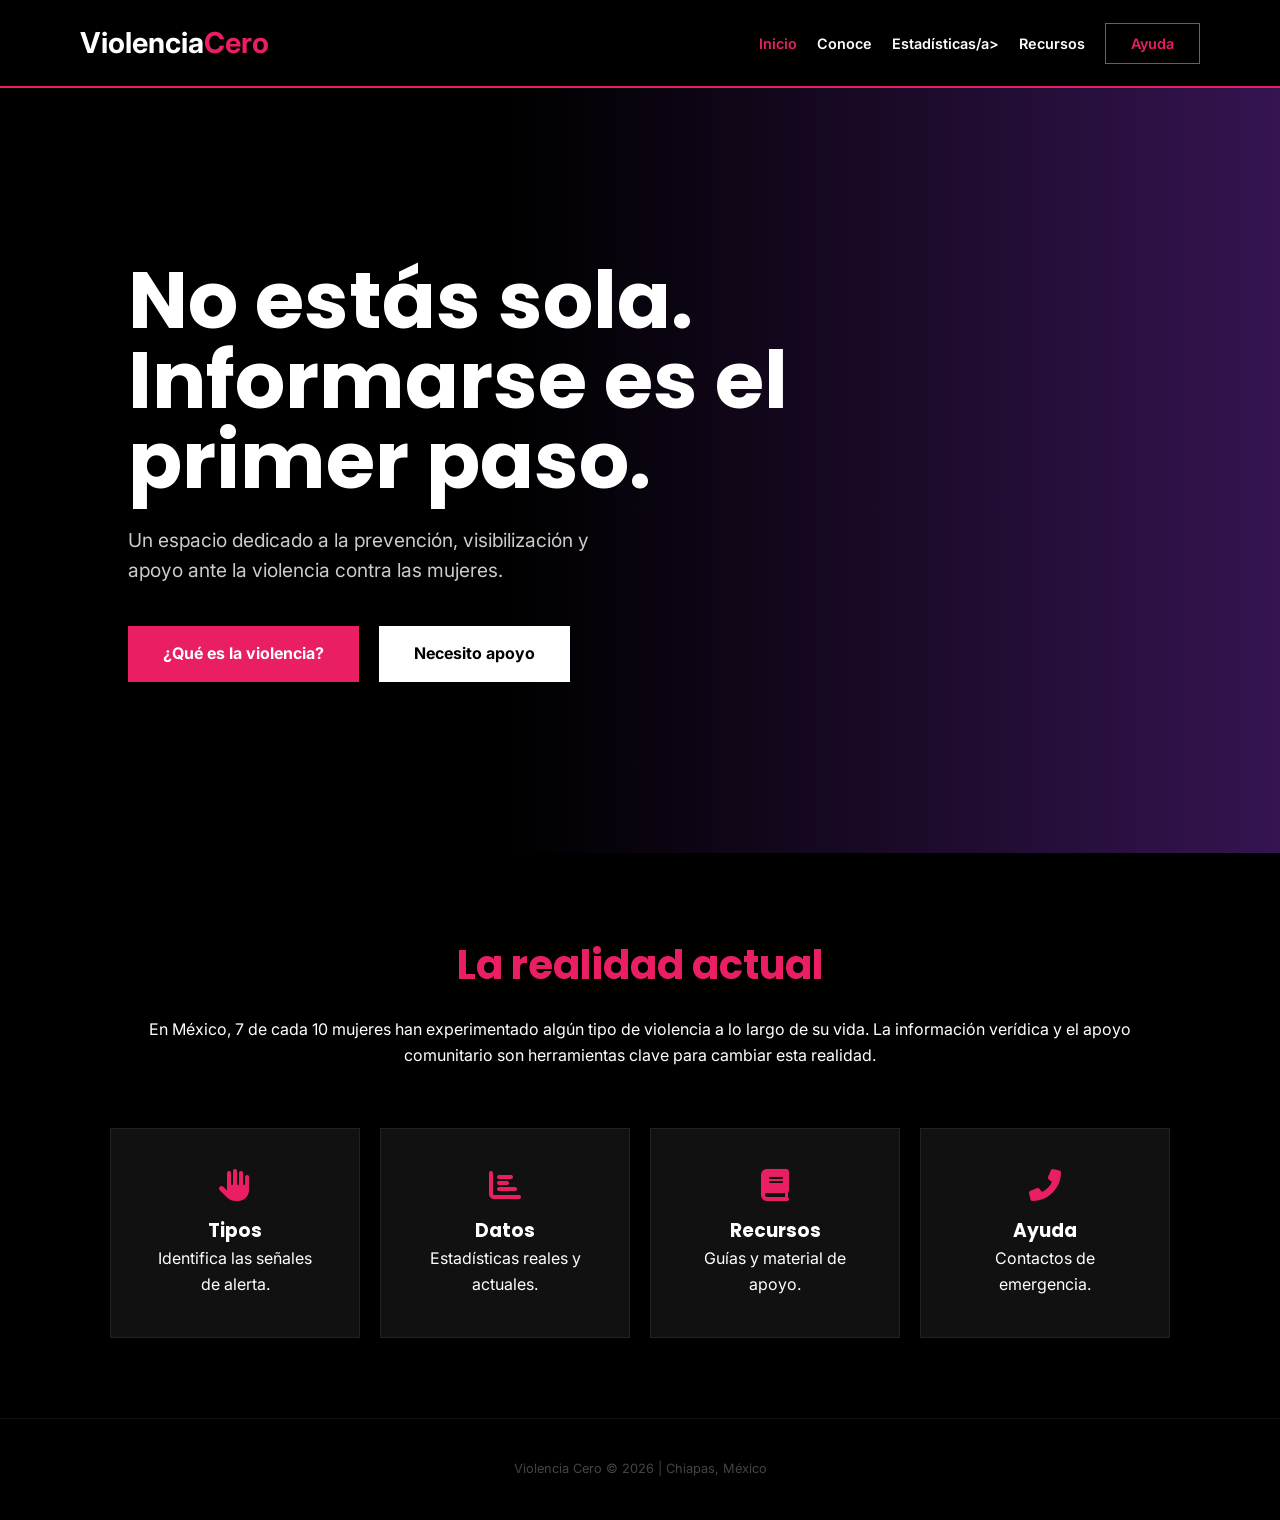
==== commit 2cfe594e: "Update index.html" ====
--- a/index.html
+++ b/index.html
@@ -16,7 +16,7 @@
         <nav>
             <a href="index.html" class="active">Inicio</a>
             <a href="paginas/tipos.html">Conoce</a>
-            <a href="paginas/datos.html">Datos</a>
+            <a href="paginas/estadisticas.html">Estadísticas/a>
             <a href="paginas/recursos.html">Recursos</a>
             <a href="paginas/ayuda.html" class="btn-ayuda">Ayuda</a>
         </nav>
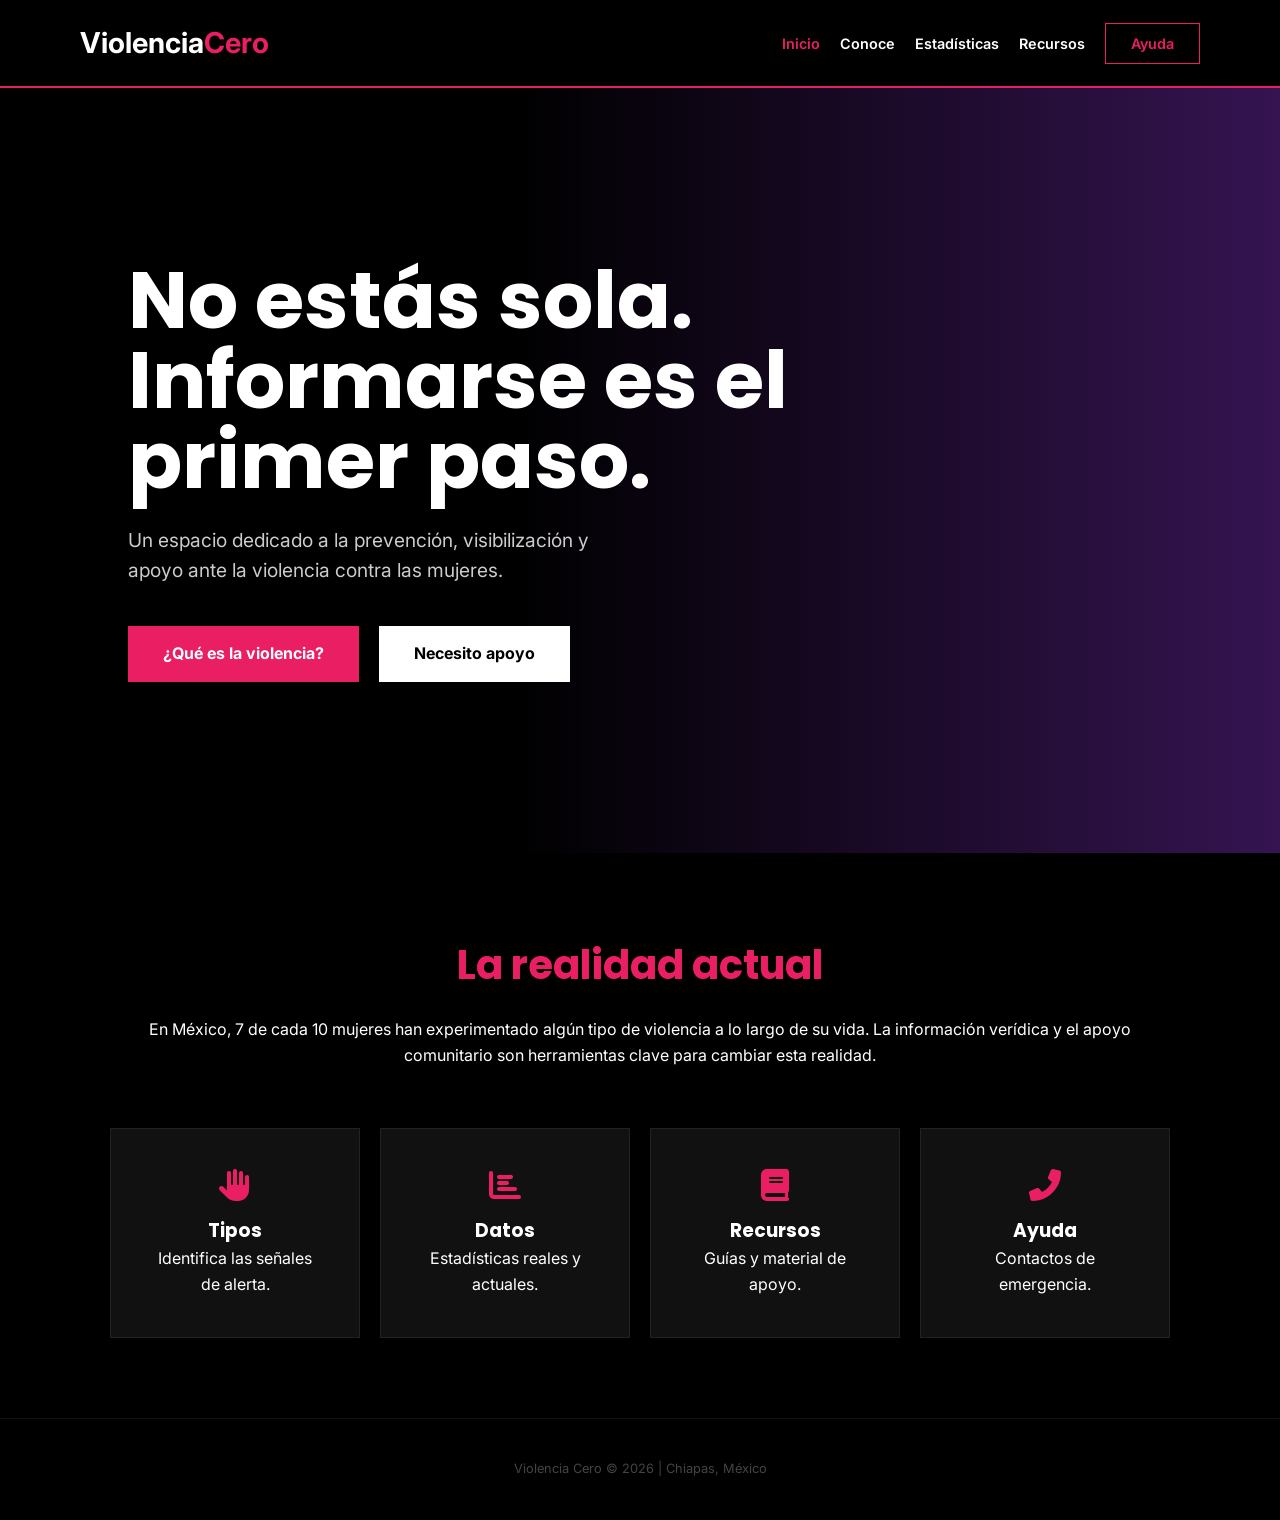
==== commit b640b8f6: "Update index.html" ====
--- a/index.html
+++ b/index.html
@@ -16,7 +16,7 @@
         <nav>
             <a href="index.html" class="active">Inicio</a>
             <a href="paginas/tipos.html">Conoce</a>
-            <a href="paginas/estadisticas.html">Estadísticas/a>
+            <a href="paginas/estadisticas.html">Estadísticas</a>
             <a href="paginas/recursos.html">Recursos</a>
             <a href="paginas/ayuda.html" class="btn-ayuda">Ayuda</a>
         </nav>
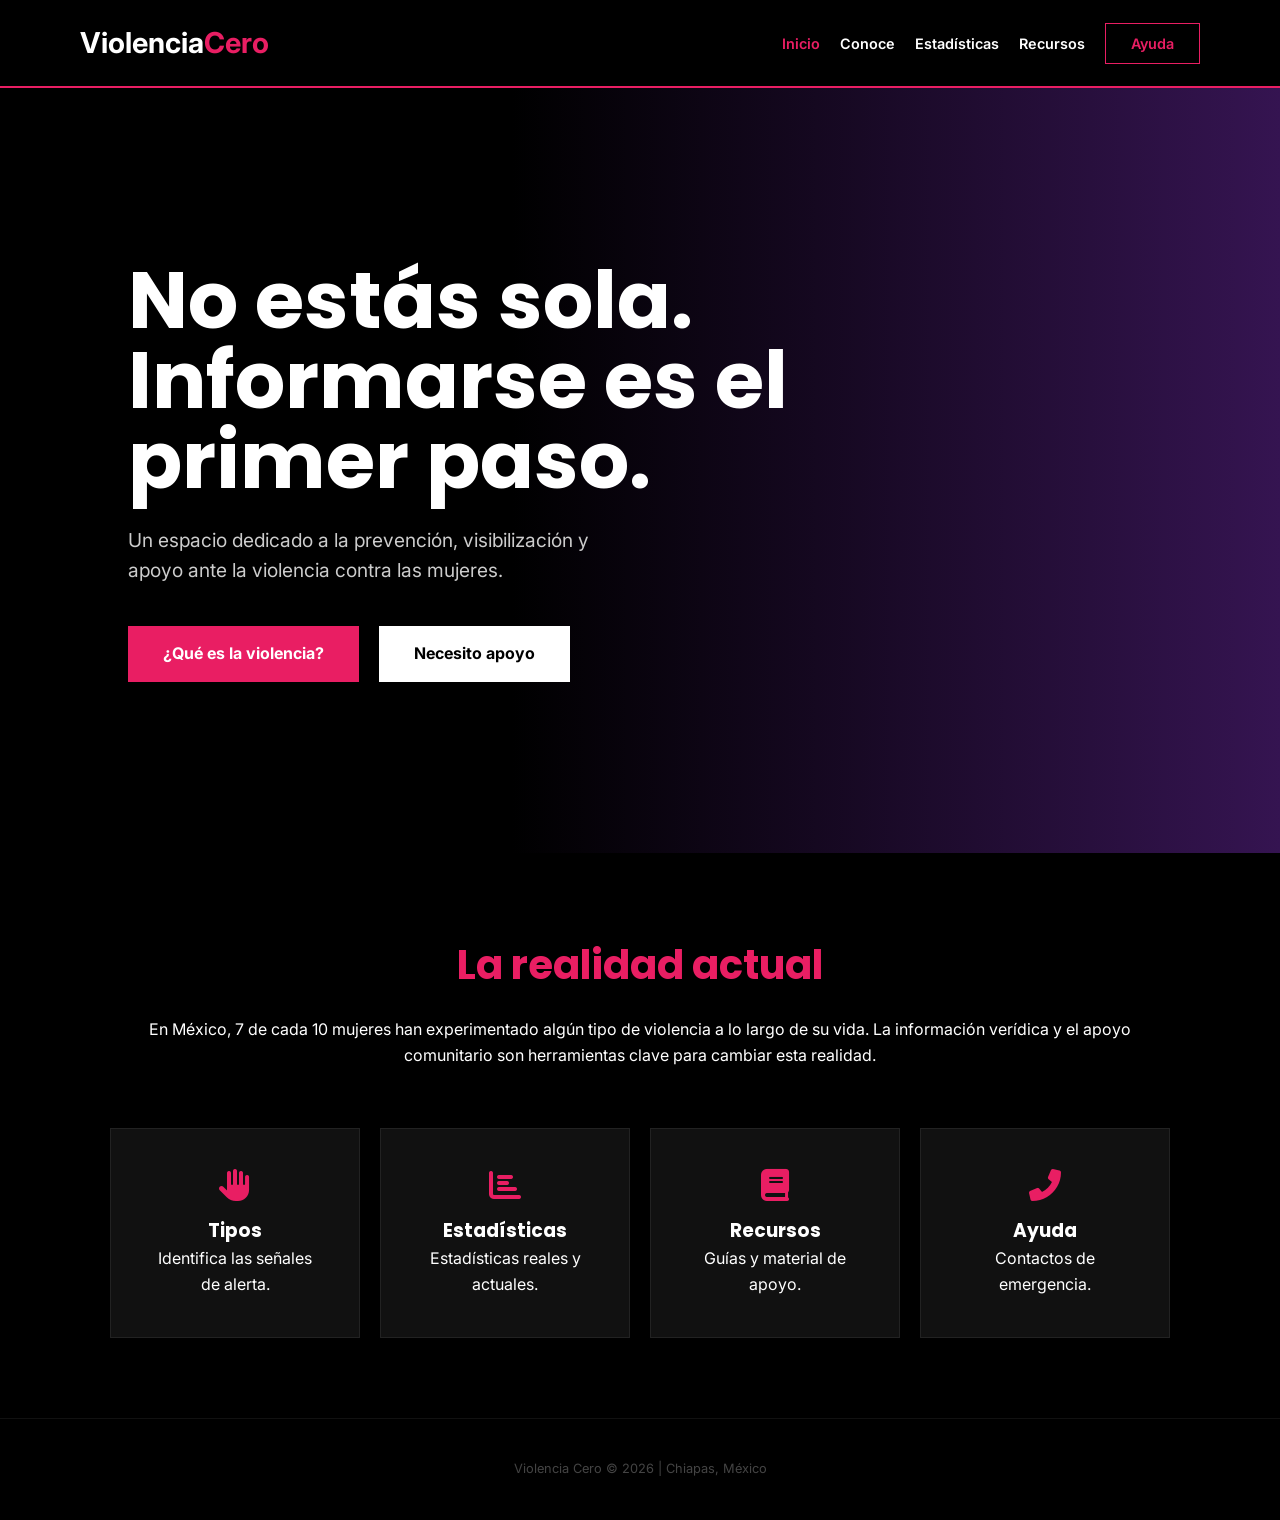
==== commit c3835345: "Update index.html" ====
--- a/index.html
+++ b/index.html
@@ -46,9 +46,9 @@
             <h3>Tipos</h3>
             <p>Identifica las señales de alerta.</p>
         </a>
-        <a href="paginas/datos.html" class="tarjeta-opcion">
+        <a href="paginas/estadisticas.html" class="tarjeta-opcion">
             <i class="fas fa-chart-bar"></i>
-            <h3>Datos</h3>
+            <h3>Estadísticas</h3>
             <p>Estadísticas reales y actuales.</p>
         </a>
         <a href="paginas/recursos.html" class="tarjeta-opcion">
--- a/estilos.css
+++ b/estilos.css
@@ -129,3 +129,93 @@
     color: #444;
     font-size: 0.8rem;
 }
+
+/* --- ESTILOS EXCLUSIVOS PARA PÁGINAS INTERNAS (Como Tipos) --- */
+
+/* Hero más pequeño para no ocupar toda la pantalla en internas */
+.hero-sub {
+    height: 60vh;
+    background: linear-gradient(to right, #000 40%, #351451 100%);
+    display: flex;
+    align-items: center;
+    padding: 0 10%;
+}
+
+/* El Violentómetro: No afecta a Inicio porque Inicio no tiene esta clase */
+.violentometro {
+    display: flex;
+    flex-direction: column;
+    gap: 15px;
+    margin-top: 40px;
+    text-align: left;
+}
+
+.nivel {
+    padding: 25px;
+    border-radius: 10px;
+    display: flex;
+    align-items: center;
+    gap: 20px;
+}
+
+.nivel span { font-size: 2.5rem; font-weight: 800; opacity: 0.3; }
+.nivel-amarillo { background: rgba(255, 193, 7, 0.15); border-left: 8px solid #ffc107; }
+.nivel-naranja { background: rgba(255, 87, 34, 0.15); border-left: 8px solid #ff5722; }
+.nivel-rojo { background: rgba(233, 30, 99, 0.15); border-left: 8px solid #e91e63; }
+
+/* Grid de detalles para los cuadros de info */
+.grid-detalles {
+    display: grid;
+    grid-template-columns: repeat(auto-fit, minmax(240px, 1fr));
+    gap: 20px;
+}
+
+.tarjeta-detalle {
+    background: #111;
+    padding: 35px;
+    border-radius: 10px;
+    border: 1px solid #222;
+    transition: 0.3s;
+}
+
+.tarjeta-detalle:hover { border-color: #e91e63; transform: translateY(-5px); }
+.tarjeta-detalle i { font-size: 2rem; color: #e91e63; margin-bottom: 20px; }
+
+/* Referencias APA */
+.referencias-apa { margin-top: 80px; padding-top: 40px; border-top: 1px solid #222; font-size: 0.9rem; color: #777; }
+.referencias-apa li { margin-bottom: 10px; list-style: none; }
+
+/* --- ESTILOS PARA LA SECCIÓN DE ESTADÍSTICAS --- */
+
+.grid-graficas {
+    display: grid;
+    grid-template-columns: repeat(auto-fit, minmax(350px, 1fr));
+    gap: 30px;
+    margin-top: 40px;
+}
+
+.tarjeta-grafica {
+    background: #111;
+    padding: 30px;
+    border-radius: 15px;
+    border: 1px solid #222;
+    text-align: center;
+}
+
+.tarjeta-grafica h3 {
+    color: #e91e63;
+    margin-bottom: 10px;
+    font-size: 1.2rem;
+}
+
+.tarjeta-grafica p {
+    font-size: 0.9rem;
+    color: #888;
+    margin-bottom: 25px;
+}
+
+/* Para que las gráficas circulares no se hagan gigantes */
+.canvas-pie {
+    max-width: 250px;
+    margin: 0 auto;
+}
